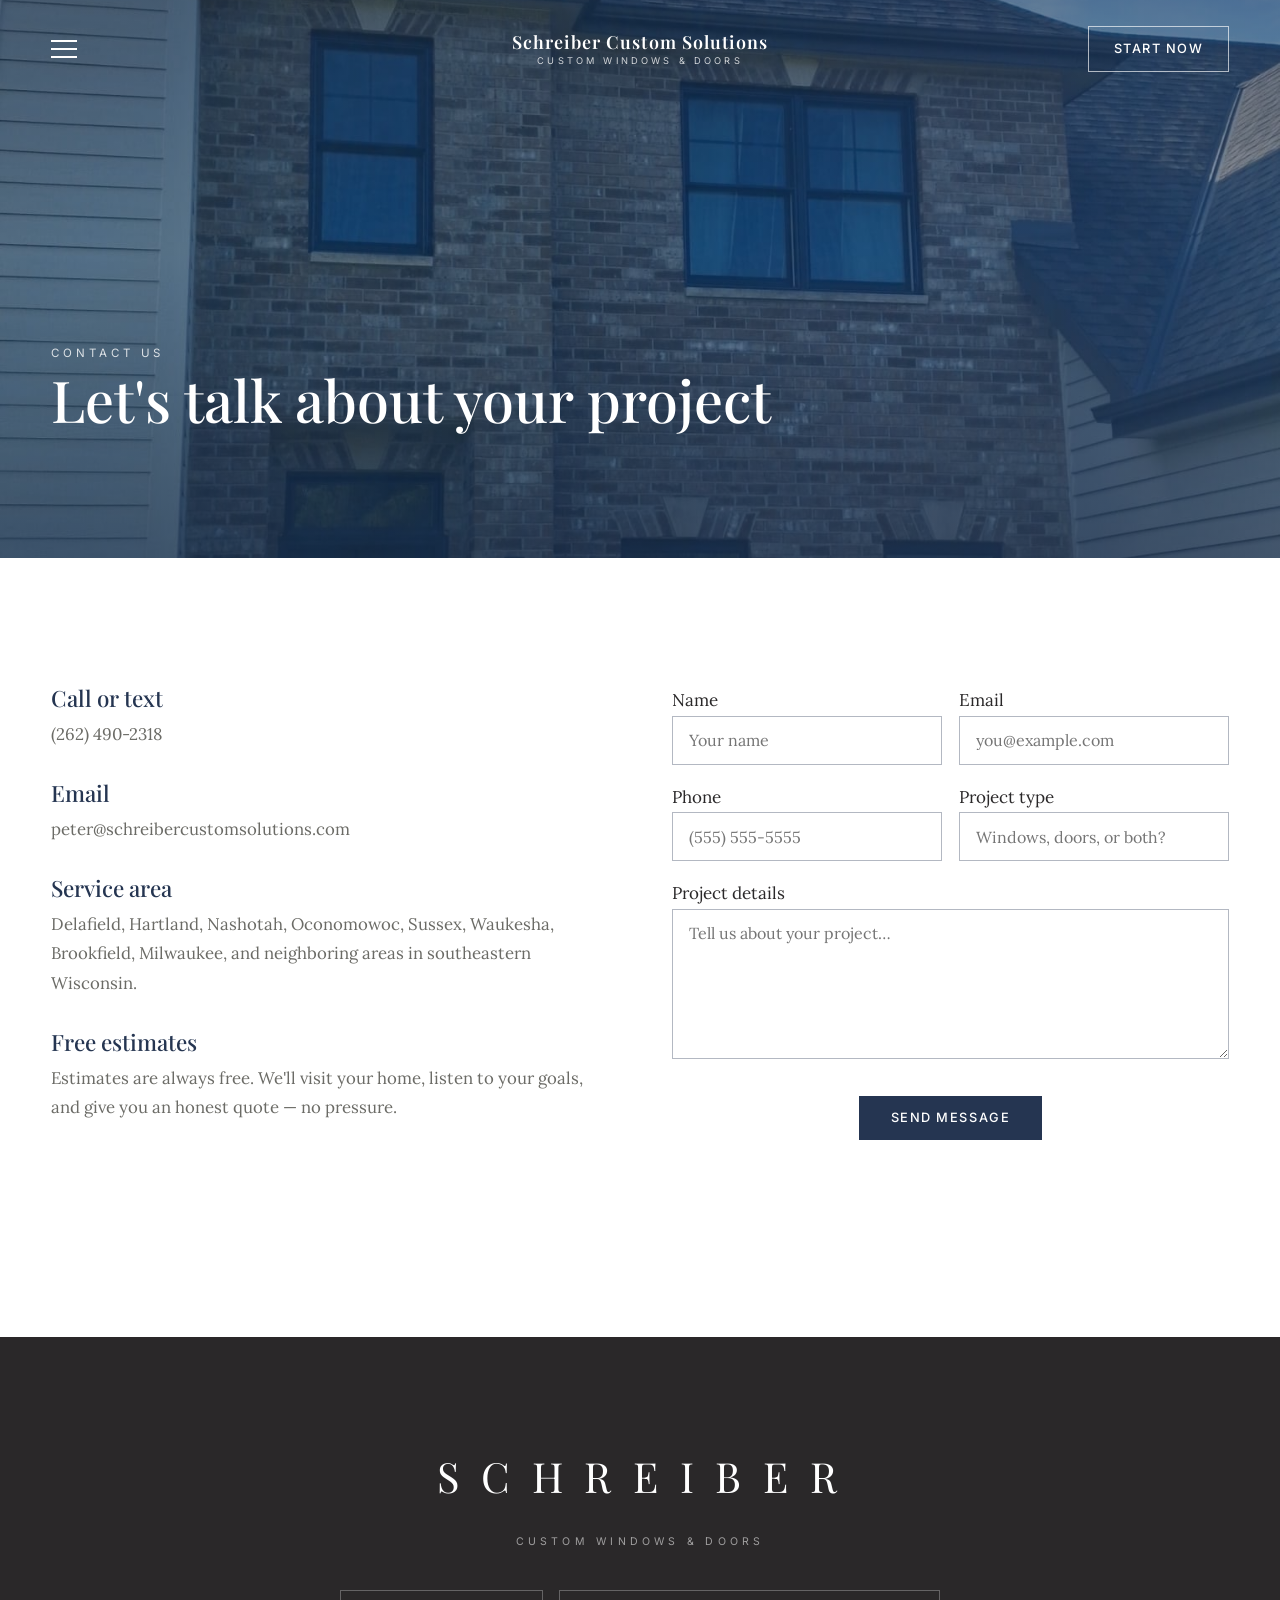
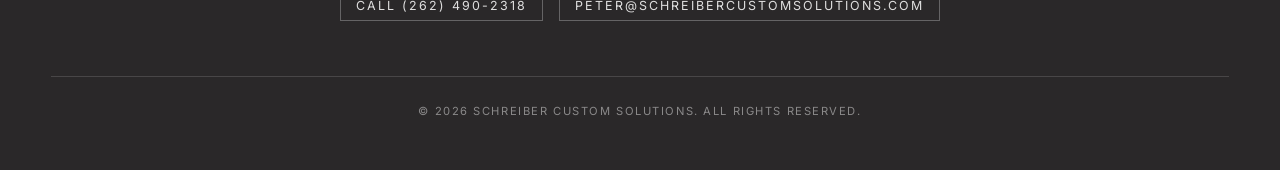
==== contact-us.html @ 6ee6993e "Initial site: custom windows and doors website Static site recreated from the creamcityremodeling.co" ====
<!DOCTYPE html>
<html lang="en">
<head>
  <meta charset="UTF-8" />
  <meta name="viewport" content="width=device-width, initial-scale=1.0" />
  <title>Contact Us — Schreiber Custom Solutions</title>
  <meta name="description" content="Contact Schreiber Custom Solutions for a free estimate on custom windows and doors." />
  <link rel="icon" href="data:image/svg+xml,%3Csvg xmlns='http://www.w3.org/2000/svg' viewBox='0 0 64 64'%3E%3Crect width='64' height='64' fill='%23253551'/%3E%3Ctext x='32' y='45' font-family='Georgia,serif' font-size='38' fill='%23fff' text-anchor='middle'%3ES%3C/text%3E%3C/svg%3E" />
  <link rel="preconnect" href="https://fonts.googleapis.com" />
  <link rel="preconnect" href="https://fonts.gstatic.com" crossorigin />
  <link href="https://fonts.googleapis.com/css2?family=Playfair+Display:ital,wght@0,400;0,500;0,600;1,400&family=Lora:ital,wght@0,400;0,500;1,400&family=Inter:wght@400;500;600&display=swap" rel="stylesheet" />
  <link rel="stylesheet" href="css/style.css" />
</head>
<body>

  <!-- ================= HEADER ================= -->
  <header class="site-header">
    <div class="header-inner">
      <button class="menu-toggle" aria-label="Open menu" aria-expanded="false">
        <span class="bar"></span><span class="bar"></span><span class="bar"></span>
      </button>

      <nav class="main-nav main-nav--left" aria-label="Primary">
        <a href="index.html">Home</a>
        <a href="windows.html">Windows</a>
        <a href="doors.html">Doors</a>
      </nav>

      <a href="index.html" class="brand">
        <span class="brand-name">Schreiber Custom Solutions</span>
        <span class="brand-tag">Custom Windows &amp; Doors</span>
      </a>

      <nav class="main-nav main-nav--right" aria-label="Secondary">
        <a href="testimonials.html">Testimonials</a>
        <a href="contact-us.html" class="is-active">Contact Us</a>
        <a href="our-story.html">Our Story</a>
        <a href="blog.html">Blog</a>
      </nav>

      <div class="header-cta">
        <a href="contact-us.html" class="btn btn-ghost">Start Now</a>
      </div>
    </div>
  </header>

  <!-- Mobile menu overlay -->
  <div class="mobile-menu">
    <button class="mobile-menu-close" aria-label="Close menu">&times;</button>
    <a href="index.html">Home</a>
    <a href="windows.html">Windows</a>
    <a href="doors.html">Doors</a>
    <a href="testimonials.html">Testimonials</a>
    <a href="contact-us.html">Contact Us</a>
    <a href="our-story.html">Our Story</a>
    <a href="blog.html">Blog</a>
    <a href="contact-us.html" class="btn btn-light">Start Now</a>
  </div>

  <main id="page">

    <!-- ================= HERO ================= -->
    <section class="hero hero--page" aria-label="Contact us">
      <div class="hero-media">
        <img src="media/photo-4.jpg" alt="Custom windows and doors project" />
      </div>
      <div class="hero-overlay"></div>
      <div class="hero-content">
        <span class="hero-kicker">Contact Us</span>
        <h1>Let's talk about your project</h1>
      </div>
    </section>

    <!-- ================= CONTACT ================= -->
    <section class="section">
      <div class="wrap">
        <div class="contact-grid" data-reveal>
          <div>
            <div class="contact-block">
              <h3>Call or text</h3>
              <!-- set in js/main.js (SITE_CONFIG) -->
              <p><a href="tel:+12624902318" data-phone-link>(262) 490-2318</a></p>
            </div>

            <div class="contact-block">
              <h3>Email</h3>
              <!-- set in js/main.js (SITE_CONFIG) -->
              <p><a href="mailto:peter@schreibercustomsolutions.com" data-email-link>peter@schreibercustomsolutions.com</a></p>
            </div>

            <div class="contact-block">
              <h3>Service area</h3>
              <!-- TODO: replace with Pete's real coverage -->
              <p>
                Delafield, Hartland, Nashotah, Oconomowoc, Sussex, Waukesha,
                Brookfield, Milwaukee, and neighboring areas in southeastern
                Wisconsin.
              </p>
            </div>

            <div class="contact-block">
              <h3>Free estimates</h3>
              <p>
                Estimates are always free. We'll visit your home, listen to
                your goals, and give you an honest quote — no pressure.
              </p>
            </div>
          </div>

          <form class="contact-form form-grid" novalidate>
            <label class="form-field">
              <span>Name</span>
              <input type="text" name="name" placeholder="Your name" required />
            </label>
            <label class="form-field">
              <span>Email</span>
              <input type="email" name="email" placeholder="you@example.com" required />
            </label>
            <label class="form-field">
              <span>Phone</span>
              <input type="tel" name="phone" placeholder="(555) 555-5555" />
            </label>
            <label class="form-field">
              <span>Project type</span>
              <input type="text" name="project" placeholder="Windows, doors, or both?" />
            </label>
            <label class="form-field form-field--full">
              <span>Project details</span>
              <textarea name="message" placeholder="Tell us about your project…"></textarea>
            </label>
            <div class="form-actions">
              <button type="submit" class="btn btn-primary">Send Message</button>
            </div>
            <p class="form-status" aria-live="polite"></p>
          </form>
        </div>
      </div>
    </section>

  </main>

  <!-- ================= FOOTER ================= -->
  <footer class="site-footer">
    <div class="wrap">
      <div class="footer-brand">S C H R E I B E R</div>
      <div class="footer-tag">Custom Windows &amp; Doors</div>
      <div class="footer-contact">
        <!-- Contact details are set in js/main.js (SITE_CONFIG) -->
        <a href="tel:+12624902318" data-phone-link>Call (262) 490-2318</a>
        <a href="mailto:peter@schreibercustomsolutions.com" data-email-link>peter@schreibercustomsolutions.com</a>
      </div>
      <div class="footer-bottom">© 2026 Schreiber Custom Solutions. All rights reserved.</div>
    </div>
  </footer>

  <script src="js/main.js"></script>
</body>
</html>
---- css/style.css ----
/* ============================================================
   Schreiber Custom Solutions — custom windows & doors
   Design language recreated from creamcityremodeling.com:
   - Headings: Playfair Display (ref: minerva-modern)
   - Body:     Lora                (ref: anziano)
   - UI:       Inter               (ref: aktiv-grotesk)
   - Navy #253551  /  warm light #E0E0DB  /  near-black #2A2829
   ============================================================ */

:root {
  --navy: #253551;
  --navy-deep: #1b2940;
  --navy-soft: rgba(37, 53, 81, 0.86);
  --light: #e0e0db;
  --ink: #2a2829;
  --white: #ffffff;
  --gray: #6b6b66;

  --font-heading: "Playfair Display", Georgia, serif;
  --font-body: "Lora", Georgia, serif;
  --font-ui: "Inter", "Helvetica Neue", Helvetica, Arial, sans-serif;

  --site-max: 1500px;
  --gutter: clamp(20px, 4vw, 64px);
  --section-pad: clamp(72px, 10vw, 140px);

  --shadow: 0 20px 60px rgba(20, 30, 45, 0.18);
  --ease: cubic-bezier(0.22, 0.61, 0.36, 1);
}

/* ---------- Reset / base ---------- */
*,
*::before,
*::after {
  box-sizing: border-box;
  margin: 0;
  padding: 0;
}

html {
  scroll-behavior: smooth;
  -webkit-text-size-adjust: 100%;
}

body {
  font-family: var(--font-body);
  color: var(--ink);
  background: var(--white);
  line-height: 1.75;
  font-size: 1.0625rem;
  -webkit-font-smoothing: antialiased;
}

img {
  display: block;
  max-width: 100%;
}

a {
  color: inherit;
  text-decoration: none;
}

h1, h2, h3, h4 {
  font-family: var(--font-heading);
  font-weight: 600;
  line-height: 1.15;
  color: var(--navy);
}

p {
  margin: 0 0 1.1em;
}

.wrap {
  max-width: var(--site-max);
  margin: 0 auto;
  padding: 0 var(--gutter);
}

/* ---------- Buttons ---------- */
.btn {
  display: inline-block;
  font-family: var(--font-ui);
  font-size: 0.8rem;
  font-weight: 500;
  letter-spacing: 0.12em;
  text-transform: uppercase;
  padding: 1.05em 2.4em;
  border: 1px solid transparent;
  border-radius: 0;
  cursor: pointer;
  text-align: center;
  transition: background-color 0.3s var(--ease), color 0.3s var(--ease),
    border-color 0.3s var(--ease), transform 0.3s var(--ease);
}

.btn-primary {
  background: var(--navy);
  color: var(--white);
}

.btn-primary:hover {
  background: var(--navy-deep);
  transform: translateY(-2px);
}

.btn-light {
  background: var(--white);
  color: var(--navy);
}

.btn-light:hover {
  background: var(--light);
  transform: translateY(-2px);
}

.btn-ghost {
  background: transparent;
  color: var(--white);
  border-color: rgba(255, 255, 255, 0.65);
}

.btn-ghost:hover {
  background: var(--white);
  color: var(--navy);
  border-color: var(--white);
}

.btn-dark-ghost {
  background: transparent;
  color: var(--navy);
  border-color: var(--navy);
}

.btn-dark-ghost:hover {
  background: var(--navy);
  color: var(--white);
}

/* ---------- Header ---------- */
.site-header {
  position: fixed;
  inset: 0 0 auto 0;
  z-index: 100;
  color: var(--white);
  transition: background-color 0.35s var(--ease), box-shadow 0.35s var(--ease);
}

.site-header.is-solid {
  background: var(--navy-soft);
  box-shadow: 0 2px 24px rgba(0, 0, 0, 0.25);
  backdrop-filter: blur(10px);
  -webkit-backdrop-filter: blur(10px);
}

.header-inner {
  max-width: var(--site-max);
  margin: 0 auto;
  padding: 0 var(--gutter);
  display: grid;
  grid-template-columns: 1fr auto 1fr;
  align-items: center;
  min-height: 98px;
  gap: 1rem;
}

.brand {
  text-align: center;
  line-height: 1.1;
}

.brand-name {
  font-family: var(--font-heading);
  font-size: clamp(1.05rem, 1.4vw, 1.45rem);
  font-weight: 600;
  letter-spacing: 0.06em;
  color: var(--white);
}

.brand-tag {
  display: block;
  font-family: var(--font-ui);
  font-size: 0.58rem;
  letter-spacing: 0.34em;
  text-transform: uppercase;
  color: rgba(255, 255, 255, 0.78);
  margin-top: 4px;
}

.main-nav {
  display: flex;
  align-items: center;
  gap: clamp(0.8rem, 1.5vw, 1.6rem);
}

.main-nav--left {
  justify-content: flex-end;
}

.main-nav--right {
  justify-content: flex-start;
}

.main-nav a {
  font-family: var(--font-ui);
  font-size: 1.44rem;
  font-weight: 500;
  letter-spacing: 0.05em;
  text-transform: uppercase;
  color: var(--white);
  position: relative;
  padding: 0.3em 0;
  white-space: nowrap;
  transition: opacity 0.25s ease;
}

.main-nav a::after {
  content: "";
  position: absolute;
  left: 0;
  bottom: 0;
  width: 100%;
  height: 1px;
  background: var(--white);
  transform: scaleX(0);
  transform-origin: left;
  transition: transform 0.3s var(--ease);
}

.main-nav a:hover::after,
.main-nav a.is-active::after {
  transform: scaleX(1);
}

.main-nav a:hover {
  opacity: 0.85;
}

.header-cta {
  grid-column: 3;
  justify-self: end;
}

.header-cta .btn {
  padding: 0.85em 1.9em;
}

/* Mobile menu button */
.menu-toggle {
  display: none;
  background: none;
  border: 0;
  cursor: pointer;
  color: var(--white);
  z-index: 120;
}

.menu-toggle .bar {
  display: block;
  width: 26px;
  height: 2px;
  background: currentColor;
  margin: 6px 0;
  transition: transform 0.3s var(--ease), opacity 0.3s var(--ease);
}

/* ---------- Mobile menu overlay ---------- */
.mobile-menu {
  position: fixed;
  inset: 0;
  z-index: 110;
  background: var(--navy);
  color: var(--white);
  display: flex;
  flex-direction: column;
  align-items: center;
  justify-content: center;
  gap: 0.4rem;
  opacity: 0;
  visibility: hidden;
  transition: opacity 0.35s var(--ease), visibility 0.35s var(--ease);
}

.mobile-menu.is-open {
  opacity: 1;
  visibility: visible;
}

.mobile-menu a {
  font-family: var(--font-heading);
  font-size: clamp(1.6rem, 6vw, 2.4rem);
  color: var(--white);
  padding: 0.35rem 0;
  opacity: 0;
  transform: translateY(14px);
  transition: opacity 0.4s var(--ease), transform 0.4s var(--ease);
}

.mobile-menu.is-open a {
  opacity: 1;
  transform: none;
}

.mobile-menu .btn {
  margin-top: 1.4rem;
}

.mobile-menu-close {
  position: absolute;
  top: 24px;
  right: 24px;
  background: none;
  border: 0;
  color: var(--white);
  font-size: 2.4rem;
  line-height: 1;
  cursor: pointer;
}

/* ---------- Hero ---------- */
.hero {
  position: relative;
  min-height: 100vh;
  display: flex;
  align-items: center;
  justify-content: center;
  text-align: center;
  color: var(--white);
  overflow: hidden;
  background: var(--navy-deep);
}

.hero-media {
  position: absolute;
  inset: 0;
}

.hero-media video,
.hero-media img {
  width: 100%;
  height: 100%;
  object-fit: cover;
}

.hero-overlay {
  position: absolute;
  inset: 0;
  background: linear-gradient(
    180deg,
    rgba(27, 41, 64, 0.55) 0%,
    rgba(27, 41, 64, 0.38) 45%,
    rgba(27, 41, 64, 0.62) 100%
  );
}

.hero-content {
  position: relative;
  z-index: 2;
  padding: 120px var(--gutter) 60px;
}

.hero h1 {
  color: var(--white);
  font-size: clamp(2.4rem, 6vw, 4.6rem);
  font-weight: 500;
  margin-bottom: 0.4em;
}

.hero .lead {
  font-size: clamp(1.05rem, 1.6vw, 1.35rem);
  color: rgba(255, 255, 255, 0.92);
  max-width: 46ch;
  margin: 0 auto 2.2em;
}

.hero-actions {
  display: flex;
  gap: 1rem;
  justify-content: center;
  flex-wrap: wrap;
}

/* Small subpage hero */
.hero--page {
  min-height: 62vh;
  align-items: flex-end;
  justify-content: flex-start;
  text-align: left;
}

.hero--page .hero-content {
  padding-bottom: clamp(56px, 8vw, 110px);
}

.hero--page .hero-kicker {
  font-family: var(--font-ui);
  font-size: 0.72rem;
  letter-spacing: 0.34em;
  text-transform: uppercase;
  color: rgba(255, 255, 255, 0.8);
  margin-bottom: 1rem;
}

.hero--page h1 {
  font-size: clamp(2rem, 4.6vw, 3.6rem);
  max-width: 22ch;
}

/* ---------- Sections ---------- */
.section {
  padding: var(--section-pad) 0;
}

.section--light {
  background: var(--light);
}

.section--navy {
  background: var(--navy);
  color: var(--white);
}

.section--navy h2,
.section--navy h3 {
  color: var(--white);
}

.section-head {
  text-align: center;
  max-width: 900px;
  margin: 0 auto clamp(48px, 6vw, 84px);
}

.kicker {
  font-family: var(--font-ui);
  font-size: 0.72rem;
  font-weight: 500;
  letter-spacing: 0.34em;
  text-transform: uppercase;
  color: var(--navy);
  margin-bottom: 1.1rem;
  display: block;
}

.section--navy .kicker {
  color: rgba(255, 255, 255, 0.75);
}

.section-head h2 {
  font-size: clamp(2rem, 4.4vw, 3.2rem);
  font-weight: 500;
  margin-bottom: 0.5em;
}

.section-head .lead {
  font-size: clamp(1.05rem, 1.5vw, 1.25rem);
  color: var(--gray);
}

.section--navy .section-head .lead {
  color: rgba(255, 255, 255, 0.85);
}

/* Intro band (big serif paragraph, like the reference) */
.intro-band {
  text-align: center;
  max-width: 980px;
  margin: 0 auto;
}

.intro-band p {
  font-family: var(--font-heading);
  font-size: clamp(1.3rem, 2.4vw, 1.85rem);
  font-weight: 400;
  line-height: 1.55;
  color: var(--navy);
  margin: 0;
}

.intro-band p em {
  font-style: italic;
}

/* ---------- Feature split (windows / doors) ---------- */
.feature-grid {
  display: grid;
  grid-template-columns: 1fr 1fr;
  gap: clamp(32px, 5vw, 80px);
  align-items: center;
}

.feature-grid + .feature-grid {
  margin-top: var(--section-pad);
}

.feature-media {
  position: relative;
  overflow: hidden;
  aspect-ratio: 4 / 3;
  box-shadow: var(--shadow);
}

.feature-media img {
  width: 100%;
  height: 100%;
  object-fit: cover;
  transition: transform 1.2s var(--ease);
}

.feature-grid:hover .feature-media img {
  transform: scale(1.05);
}

.feature-copy h3 {
  font-size: clamp(1.6rem, 3vw, 2.4rem);
  font-weight: 500;
  margin-bottom: 0.5em;
}

.feature-copy p {
  color: var(--gray);
  margin-bottom: 1.8em;
}

/* ---------- Story ---------- */
.story-grid {
  display: grid;
  grid-template-columns: 5fr 7fr;
  gap: clamp(32px, 5vw, 80px);
  align-items: center;
}

.story-copy p {
  color: var(--ink);
  font-size: 1.12rem;
}

.story-list {
  list-style: none;
  margin-top: 1.6rem;
  columns: 2;
  gap: 0.6rem 2rem;
}

.story-list li {
  font-family: var(--font-ui);
  font-size: 0.82rem;
  letter-spacing: 0.1em;
  text-transform: uppercase;
  color: var(--navy);
  padding: 0.4rem 0 0.4rem 1.3rem;
  position: relative;
}

.story-list li::before {
  content: "";
  position: absolute;
  left: 0;
  top: 50%;
  width: 6px;
  height: 6px;
  background: var(--navy);
  transform: translateY(-50%);
}

.story-media {
  position: relative;
  overflow: hidden;
  aspect-ratio: 4 / 5;
  box-shadow: var(--shadow);
}

.story-media img {
  width: 100%;
  height: 100%;
  object-fit: cover;
}

/* ---------- Gallery ---------- */
.gallery-grid {
  display: grid;
  grid-template-columns: repeat(3, 1fr);
  gap: clamp(14px, 2vw, 24px);
}

.gallery-item {
  position: relative;
  overflow: hidden;
  cursor: pointer;
  aspect-ratio: 4 / 3;
  background: var(--light);
}

.gallery-item--tall {
  aspect-ratio: 3 / 4;
}

.gallery-item--wide {
  grid-column: 1 / -1;
  aspect-ratio: 21 / 9;
}

.gallery-item img {
  width: 100%;
  height: 100%;
  object-fit: cover;
  transition: transform 1s var(--ease), opacity 0.5s ease;
}

.gallery-item:hover img {
  transform: scale(1.06);
}

.gallery-item .gallery-caption {
  position: absolute;
  inset: auto 0 0 0;
  padding: 1.4rem 1.2rem 1.1rem;
  background: linear-gradient(transparent, rgba(27, 41, 64, 0.85));
  color: var(--white);
  font-family: var(--font-ui);
  font-size: 0.74rem;
  letter-spacing: 0.16em;
  text-transform: uppercase;
  opacity: 0;
  transform: translateY(8px);
  transition: opacity 0.4s var(--ease), transform 0.4s var(--ease);
}

.gallery-item:hover .gallery-caption {
  opacity: 1;
  transform: none;
}

/* Lightbox */
.lightbox {
  position: fixed;
  inset: 0;
  z-index: 200;
  background: rgba(20, 25, 35, 0.94);
  display: flex;
  align-items: center;
  justify-content: center;
  opacity: 0;
  visibility: hidden;
  transition: opacity 0.3s var(--ease), visibility 0.3s var(--ease);
}

.lightbox.is-open {
  opacity: 1;
  visibility: visible;
}

.lightbox img {
  max-width: 88vw;
  max-height: 84vh;
  object-fit: contain;
  box-shadow: 0 30px 90px rgba(0, 0, 0, 0.5);
}

.lightbox-close {
  position: absolute;
  top: 22px;
  right: 28px;
  background: none;
  border: 0;
  color: var(--white);
  font-size: 2.6rem;
  line-height: 1;
  cursor: pointer;
}

.lightbox-caption {
  position: absolute;
  bottom: 26px;
  left: 0;
  right: 0;
  text-align: center;
  color: rgba(255, 255, 255, 0.8);
  font-family: var(--font-ui);
  font-size: 0.78rem;
  letter-spacing: 0.16em;
  text-transform: uppercase;
}

/* ---------- CTA band ---------- */
.cta-band {
  background: var(--navy);
  color: var(--white);
  text-align: center;
  padding: clamp(72px, 9vw, 120px) 0;
}

.cta-band h2 {
  color: var(--white);
  font-size: clamp(1.9rem, 4vw, 3rem);
  font-weight: 500;
  margin-bottom: 0.5em;
}

.cta-band p {
  color: rgba(255, 255, 255, 0.85);
  max-width: 52ch;
  margin: 0 auto 2.2em;
  font-size: 1.1rem;
}

/* ---------- Form ---------- */
.form-grid {
  display: grid;
  grid-template-columns: 1fr 1fr;
  gap: 1.1rem;
  max-width: 780px;
  margin: 0 auto;
}

.form-field {
  display: block;
}

.form-field--full {
  grid-column: 1 / -1;
}

.form-field label {
  display: block;
  font-family: var(--font-ui);
  font-size: 0.7rem;
  font-weight: 500;
  letter-spacing: 0.18em;
  text-transform: uppercase;
  color: var(--navy);
  margin-bottom: 0.45rem;
}

.form-field input,
.form-field textarea {
  width: 100%;
  font-family: var(--font-body);
  font-size: 1rem;
  color: var(--ink);
  background: var(--white);
  border: 1px solid rgba(37, 53, 81, 0.35);
  border-radius: 0;
  padding: 0.85em 1em;
  transition: border-color 0.25s ease, box-shadow 0.25s ease;
}

.form-field textarea {
  min-height: 150px;
  resize: vertical;
}

.form-field input:focus,
.form-field textarea:focus {
  outline: none;
  border-color: var(--navy);
  box-shadow: 0 0 0 3px rgba(37, 53, 81, 0.12);
}

.form-actions {
  grid-column: 1 / -1;
  text-align: center;
  margin-top: 0.6rem;
}

.form-note {
  text-align: center;
  font-family: var(--font-ui);
  font-size: 0.8rem;
  letter-spacing: 0.06em;
  color: var(--gray);
  margin-top: 1.2rem;
}

.form-status {
  text-align: center;
  font-family: var(--font-ui);
  font-size: 0.9rem;
  margin-top: 1rem;
  min-height: 1.4em;
  color: var(--navy);
}

/* Section-navy form variant */
.section--navy .form-field label {
  color: rgba(255, 255, 255, 0.85);
}

.section--navy .form-field input,
.section--navy .form-field textarea {
  background: rgba(255, 255, 255, 0.06);
  border-color: rgba(255, 255, 255, 0.35);
  color: var(--white);
}

.section--navy .form-field input::placeholder,
.section--navy .form-field textarea::placeholder {
  color: rgba(255, 255, 255, 0.5);
}

.section--navy .form-note {
  color: rgba(255, 255, 255, 0.7);
}

.section--navy .form-status {
  color: var(--white);
}

/* ---------- Contact info ---------- */
.contact-grid {
  display: grid;
  grid-template-columns: 1fr 1fr;
  gap: clamp(32px, 5vw, 80px);
  align-items: start;
}

.contact-block {
  margin-bottom: 2rem;
}

.contact-block h3 {
  font-size: 1.4rem;
  font-weight: 500;
  margin-bottom: 0.5rem;
}

.contact-block p,
.contact-block a {
  color: var(--gray);
  font-size: 1.05rem;
}

.contact-block a:hover {
  color: var(--navy);
  text-decoration: underline;
}

/* ---------- Testimonials ---------- */
.testimonial-grid {
  display: grid;
  grid-template-columns: repeat(3, 1fr);
  gap: clamp(20px, 2.5vw, 32px);
}

.testimonial {
  background: var(--white);
  border: 1px solid rgba(37, 53, 81, 0.12);
  padding: clamp(24px, 3vw, 40px);
  display: flex;
  flex-direction: column;
  gap: 1.2rem;
}

.testimonial blockquote {
  font-family: var(--font-heading);
  font-size: 1.15rem;
  font-style: italic;
  line-height: 1.6;
  color: var(--ink);
}

.testimonial .attribution {
  margin-top: auto;
  font-family: var(--font-ui);
  font-size: 0.72rem;
  letter-spacing: 0.18em;
  text-transform: uppercase;
  color: var(--navy);
}

/* ---------- Blog ---------- */
.blog-empty {
  text-align: center;
  padding: var(--section-pad) 0;
}

.blog-empty h2 {
  margin-bottom: 0.6em;
}

.blog-empty p {
  color: var(--gray);
  max-width: 52ch;
  margin: 0 auto;
}

/* ---------- Footer ---------- */
.site-footer {
  background: var(--ink);
  color: rgba(255, 255, 255, 0.85);
  padding: clamp(64px, 8vw, 110px) 0 48px;
  text-align: center;
}

.footer-brand {
  font-family: var(--font-heading);
  font-size: clamp(1.6rem, 3.4vw, 2.6rem);
  color: var(--white);
  letter-spacing: 0.14em;
  margin-bottom: 0.5em;
}

.footer-tag {
  font-family: var(--font-ui);
  font-size: 0.66rem;
  letter-spacing: 0.4em;
  text-transform: uppercase;
  color: rgba(255, 255, 255, 0.55);
  margin-bottom: 2.4rem;
}

.footer-contact {
  display: flex;
  gap: 1rem;
  justify-content: center;
  flex-wrap: wrap;
  font-family: var(--font-ui);
  font-size: 0.78rem;
  letter-spacing: 0.16em;
  text-transform: uppercase;
}

.footer-contact a {
  color: rgba(255, 255, 255, 0.85);
  padding: 0.3em 1.2em;
  border: 1px solid rgba(255, 255, 255, 0.28);
  transition: border-color 0.3s ease, color 0.3s ease, background 0.3s ease;
}

.footer-contact a:hover {
  border-color: var(--white);
  color: var(--white);
  background: rgba(255, 255, 255, 0.06);
}

.footer-bottom {
  margin-top: 3.4rem;
  padding-top: 1.6rem;
  border-top: 1px solid rgba(255, 255, 255, 0.14);
  font-family: var(--font-ui);
  font-size: 0.7rem;
  letter-spacing: 0.14em;
  text-transform: uppercase;
  color: rgba(255, 255, 255, 0.45);
}

/* ---------- Reveal on scroll ---------- */
html.js [data-reveal] {
  opacity: 0;
  transform: translateY(28px);
  transition: opacity 0.9s var(--ease), transform 0.9s var(--ease);
}

html.js [data-reveal].is-visible {
  opacity: 1;
  transform: none;
}

/* ---------- Responsive ---------- */
@media (max-width: 1100px) {
  .main-nav {
    gap: 1.1rem;
  }
}

/* Collapse to the hamburger menu only below tablet-ish widths so all tabs
   stay visible on laptops */
@media (max-width: 1400px) {
  .main-nav {
    display: none;
  }

  .menu-toggle {
    display: block;
    grid-column: 1;
    justify-self: start;
  }
}

@media (max-width: 940px) {
  .header-inner {
    grid-template-columns: 1fr auto 1fr;
  }

  .header-cta {
    grid-column: 3;
  }

  .feature-grid,
  .story-grid,
  .contact-grid {
    grid-template-columns: 1fr;
  }

  .feature-media {
    aspect-ratio: 4 / 3;
  }

  .feature-media--second {
    order: -1;
  }

  .gallery-grid,
  .testimonial-grid {
    grid-template-columns: 1fr 1fr;
  }

  .form-grid {
    grid-template-columns: 1fr;
  }
}

@media (max-width: 620px) {
  .gallery-grid,
  .testimonial-grid {
    grid-template-columns: 1fr;
  }

  .story-list {
    columns: 1;
  }

  .header-cta {
    display: none;
  }
}
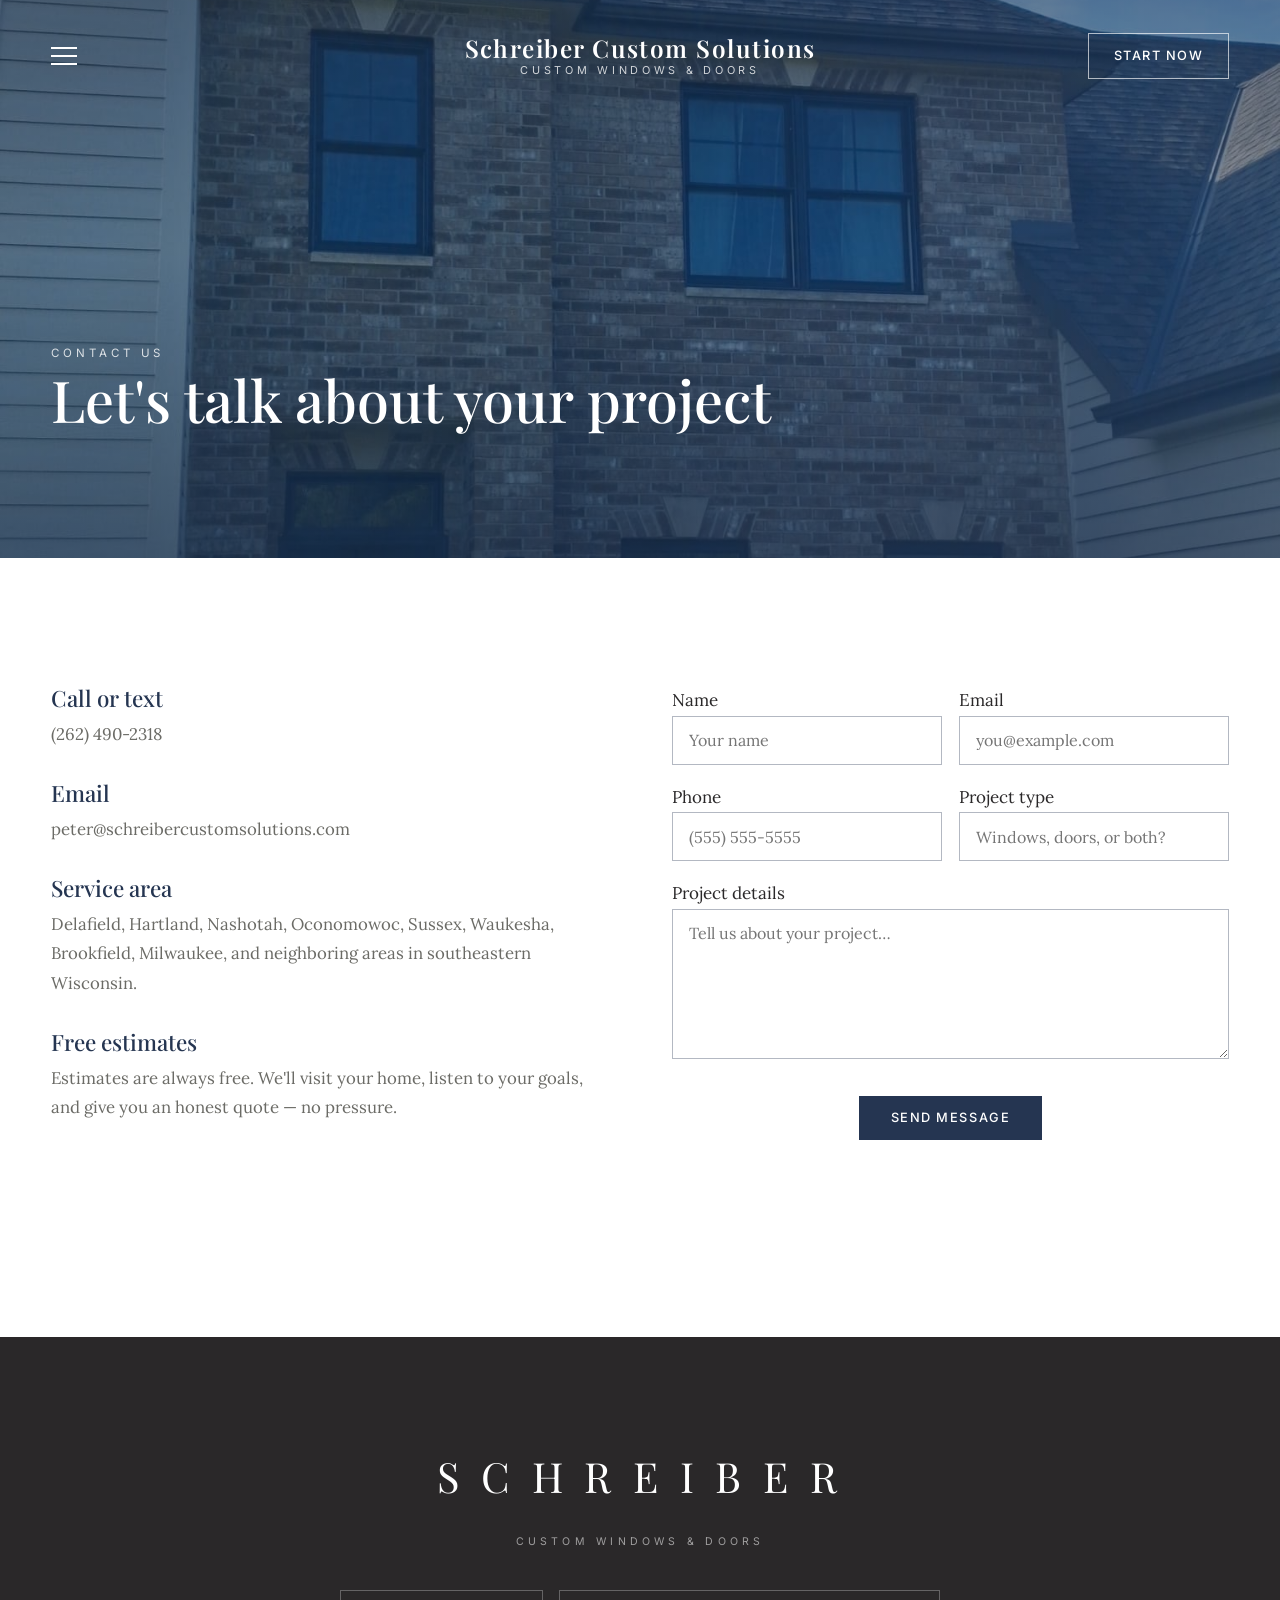
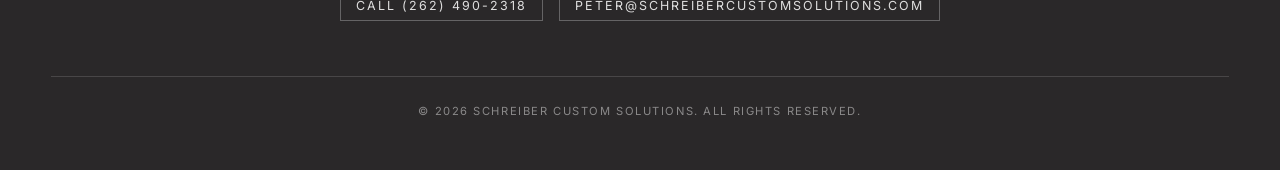
==== commit 92844bec: "Drop problem photo, renumber media, refresh hero video and galleries Removed the 5.05.29 PM (1) shot" ====
--- a/contact-us.html
+++ b/contact-us.html
@@ -62,7 +62,7 @@
     <!-- ================= HERO ================= -->
     <section class="hero hero--page" aria-label="Contact us">
       <div class="hero-media">
-        <img src="media/photo-4.jpg" alt="Custom windows and doors project" />
+        <img src="media/photo-3.jpg" alt="Custom windows and doors project" />
       </div>
       <div class="hero-overlay"></div>
       <div class="hero-content">
--- a/css/style.css
+++ b/css/style.css
@@ -161,7 +161,7 @@
   display: grid;
   grid-template-columns: 1fr auto 1fr;
   align-items: center;
-  min-height: 98px;
+  min-height: 112px;
   gap: 1rem;
 }
 
@@ -172,7 +172,7 @@
 
 .brand-name {
   font-family: var(--font-heading);
-  font-size: clamp(1.05rem, 1.4vw, 1.45rem);
+  font-size: clamp(1.3rem, 1.9vw, 2rem);
   font-weight: 600;
   letter-spacing: 0.06em;
   color: var(--white);
@@ -181,7 +181,7 @@
 .brand-tag {
   display: block;
   font-family: var(--font-ui);
-  font-size: 0.58rem;
+  font-size: 0.68rem;
   letter-spacing: 0.34em;
   text-transform: uppercase;
   color: rgba(255, 255, 255, 0.78);
@@ -204,7 +204,7 @@
 
 .main-nav a {
   font-family: var(--font-ui);
-  font-size: 1.44rem;
+  font-size: 1.2rem;
   font-weight: 500;
   letter-spacing: 0.05em;
   text-transform: uppercase;
